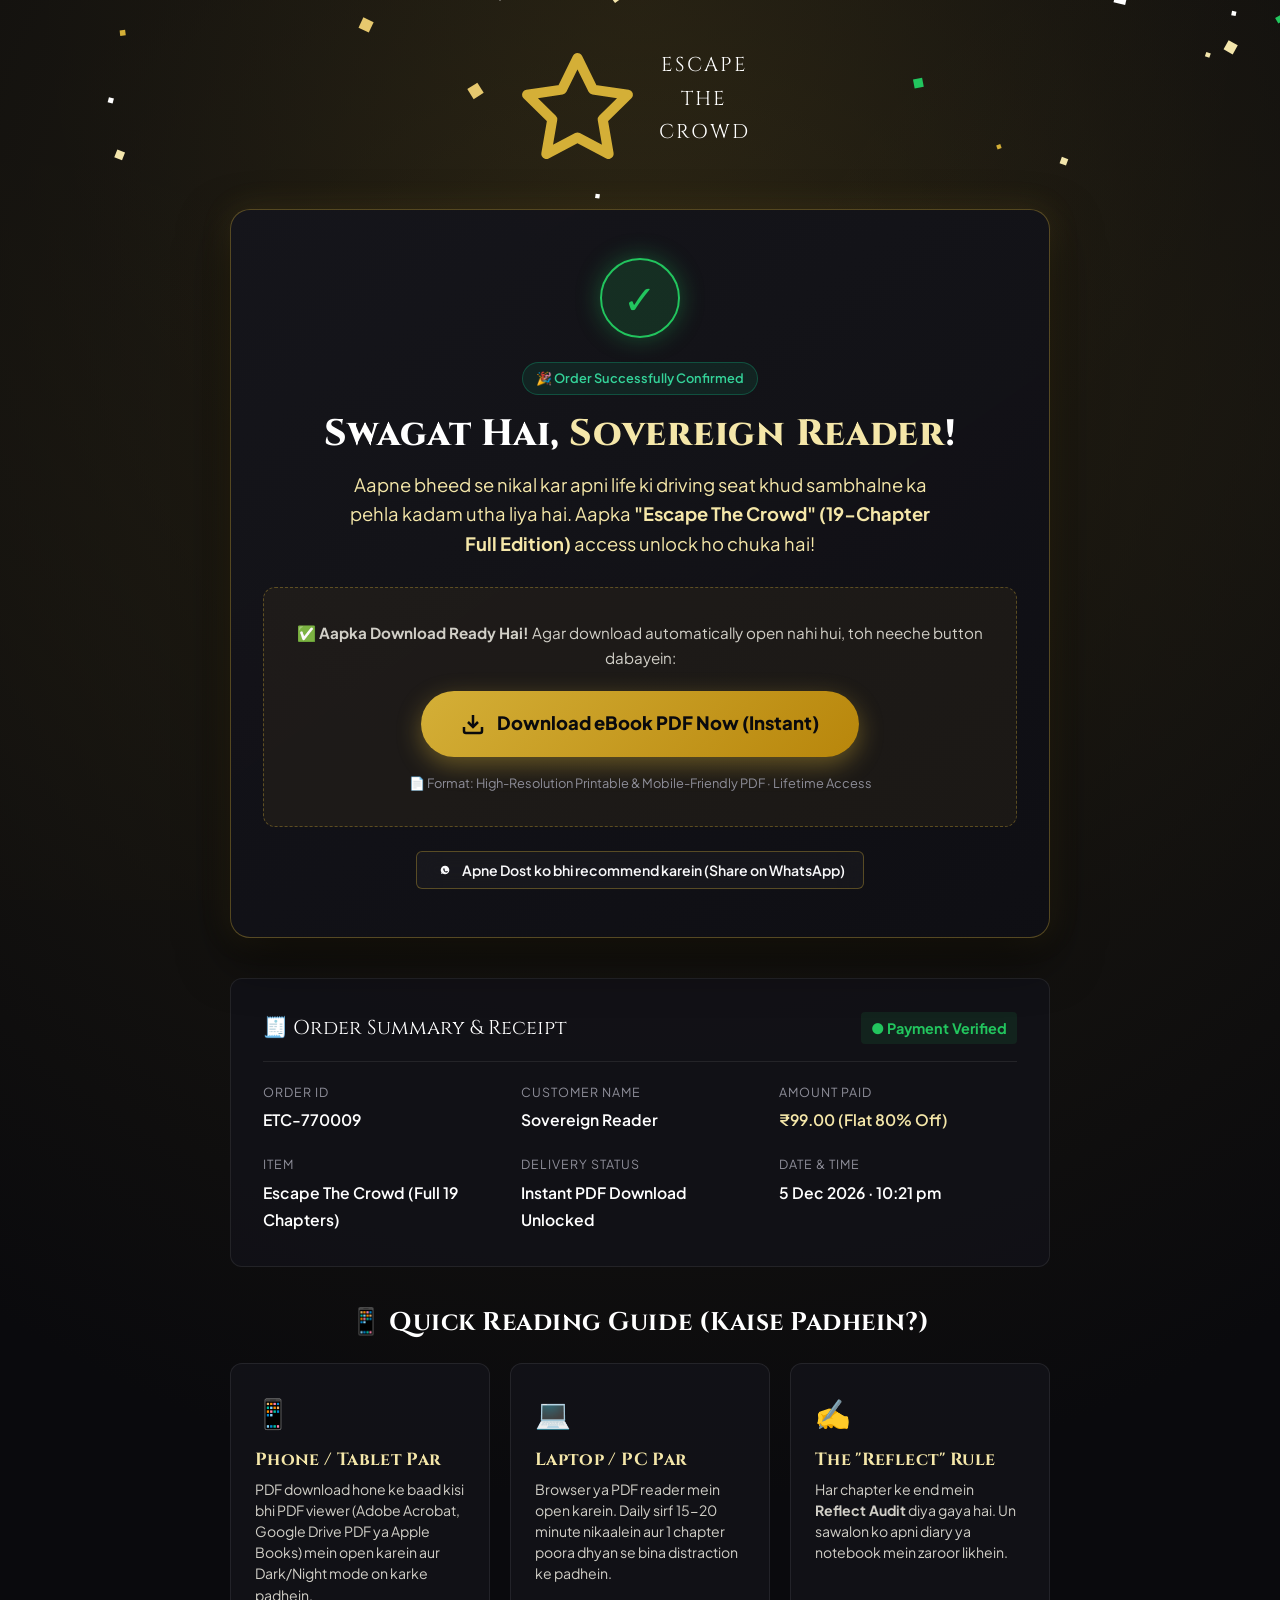
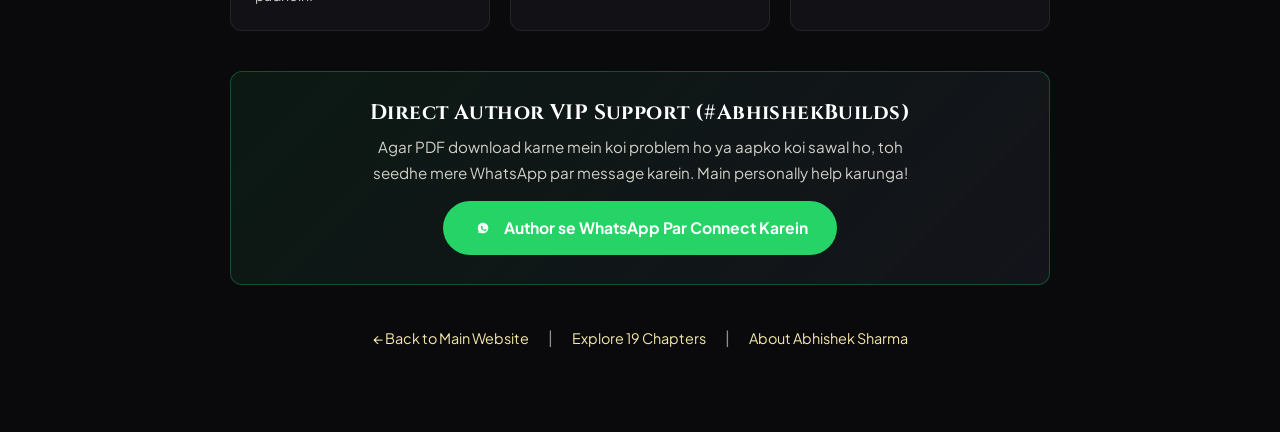
==== welcome.html @ a5e43a4c "Add files via upload" ====
<!DOCTYPE html>
<html lang="hi">
<head>
  <meta charset="UTF-8">
  <meta name="viewport" content="width=device-width, initial-scale=1.0">
  <title>Badhaai Ho! Aapka Order Confirm Hua — Escape The Crowd</title>
  <meta name="description" content="Thank you for purchasing Escape The Crowd. Download your official eBook blueprint now.">
  <link rel="preconnect" href="https://fonts.googleapis.com">
  <link rel="preconnect" href="https://fonts.gstatic.com" crossorigin>
  <link href="https://fonts.googleapis.com/css2?family=Cinzel:wght@500;600;700;800;900&family=Inter:wght@300;400;500;600;700;800&family=Playfair+Display:ital,wght@0,500;0,600;0,700;1,400&display=swap" rel="stylesheet">
  
  <link rel="stylesheet" href="css/variables.css">
  <link rel="stylesheet" href="css/base.css">
  <link rel="stylesheet" href="css/components.css">
  <link rel="stylesheet" href="css/responsive.css">

  <style>
    /* Canvas Confetti Background */
    #confettiCanvas {
      position: fixed;
      top: 0;
      left: 0;
      width: 100%;
      height: 100%;
      pointer-events: none;
      z-index: 999;
    }

    .welcome-page-wrapper {
      min-height: 100vh;
      background: radial-gradient(circle at 50% 15%, rgba(212, 175, 55, 0.12) 0%, #0a0a0d 65%);
      padding: 3rem 1rem 5rem 1rem;
      position: relative;
    }

    .welcome-container {
      max-width: 820px;
      margin: 0 auto;
    }

    .success-header-card {
      background: linear-gradient(145deg, rgba(21, 21, 28, 0.95), rgba(15, 15, 20, 0.98));
      border: 1px solid var(--gold-border);
      border-radius: var(--radius-lg);
      padding: 3rem 2rem;
      text-align: center;
      position: relative;
      box-shadow: 0 20px 50px rgba(0, 0, 0, 0.6), 0 0 30px rgba(212, 175, 55, 0.15);
      margin-bottom: 2.5rem;
    }

    .success-icon-badge {
      width: 80px;
      height: 80px;
      border-radius: 50%;
      background: rgba(34, 197, 94, 0.15);
      border: 2px solid #22c55e;
      color: #22c55e;
      display: flex;
      align-items: center;
      justify-content: center;
      font-size: 2.5rem;
      margin: 0 auto 1.5rem auto;
      box-shadow: 0 0 25px rgba(34, 197, 94, 0.35);
      animation: bounceIn 0.8s ease;
    }

    @keyframes bounceIn {
      0% { transform: scale(0.3); opacity: 0; }
      60% { transform: scale(1.1); opacity: 1; }
      100% { transform: scale(1); }
    }

    .welcome-headline {
      font-family: var(--font-serif);
      font-size: 2.3rem;
      color: #ffffff;
      margin-bottom: 0.8rem;
    }

    .welcome-sub {
      color: var(--gold-light);
      font-size: 1.15rem;
      max-width: 600px;
      margin: 0 auto 1.8rem auto;
      line-height: 1.6;
    }

    .download-action-box {
      background: rgba(212, 175, 55, 0.06);
      border: 1px dashed var(--gold-border);
      border-radius: var(--radius-md);
      padding: 2rem;
      margin-bottom: 1.5rem;
    }

    .download-status-text {
      font-size: 0.95rem;
      color: var(--text-secondary);
      margin-bottom: 1.25rem;
    }

    .btn-download-hero {
      background: linear-gradient(135deg, #d4af37, #b8860b);
      color: #0a0a0d;
      font-weight: 800;
      font-size: 1.15rem;
      padding: 1.1rem 2.5rem;
      border-radius: 50px;
      display: inline-flex;
      align-items: center;
      gap: 12px;
      border: none;
      cursor: pointer;
      box-shadow: 0 8px 25px rgba(212, 175, 55, 0.4);
      transition: all 0.3s ease;
      text-decoration: none;
    }

    .btn-download-hero:hover {
      transform: translateY(-3px);
      box-shadow: 0 12px 35px rgba(212, 175, 55, 0.6);
      color: #000;
    }

    /* Order Receipt Card */
    .receipt-card {
      background: rgba(18, 18, 24, 0.85);
      border: 1px solid rgba(255, 255, 255, 0.08);
      border-radius: var(--radius-md);
      padding: 2rem;
      margin-bottom: 2.5rem;
    }

    .receipt-header {
      display: flex;
      justify-content: space-between;
      align-items: center;
      border-bottom: 1px solid rgba(255, 255, 255, 0.08);
      padding-bottom: 1rem;
      margin-bottom: 1.25rem;
    }

    .receipt-title {
      font-family: var(--font-serif);
      font-size: 1.25rem;
      color: #fff;
    }

    .receipt-grid {
      display: grid;
      grid-template-columns: repeat(auto-fit, minmax(180px, 1fr));
      gap: 1.25rem;
    }

    .receipt-item label {
      display: block;
      font-size: 0.78rem;
      text-transform: uppercase;
      letter-spacing: 1px;
      color: var(--text-muted);
      margin-bottom: 0.3rem;
    }

    .receipt-item span {
      font-size: 0.98rem;
      color: #fff;
      font-weight: 600;
    }

    /* Reading Guide Cards */
    .guide-section-title {
      font-family: var(--font-serif);
      font-size: 1.6rem;
      color: #fff;
      text-align: center;
      margin-bottom: 1.5rem;
    }

    .guide-cards-grid {
      display: grid;
      grid-template-columns: repeat(auto-fit, minmax(240px, 1fr));
      gap: 1.25rem;
      margin-bottom: 2.5rem;
    }

    .guide-card {
      background: rgba(21, 21, 28, 0.7);
      border: 1px solid rgba(255, 255, 255, 0.08);
      border-radius: var(--radius-md);
      padding: 1.5rem;
      transition: transform 0.2s ease, border-color 0.2s ease;
    }

    .guide-card:hover {
      transform: translateY(-4px);
      border-color: var(--gold-border);
    }

    .guide-card-icon {
      font-size: 1.8rem;
      margin-bottom: 0.8rem;
    }

    .guide-card h4 {
      font-size: 1.1rem;
      color: var(--gold-light);
      margin-bottom: 0.5rem;
    }

    .guide-card p {
      font-size: 0.88rem;
      color: var(--text-secondary);
      line-height: 1.5;
      margin: 0;
    }

    /* VIP & Support Action Group */
    .support-card {
      background: linear-gradient(135deg, rgba(37, 211, 102, 0.08), rgba(21, 21, 28, 0.95));
      border: 1px solid rgba(37, 211, 102, 0.3);
      border-radius: var(--radius-md);
      padding: 1.8rem;
      text-align: center;
      margin-bottom: 2.5rem;
    }

    .support-btn-wa {
      background: #25d366;
      color: #fff;
      font-weight: 700;
      padding: 0.85rem 1.8rem;
      border-radius: 50px;
      display: inline-flex;
      align-items: center;
      gap: 10px;
      text-decoration: none;
      font-size: 0.98rem;
      margin-top: 1rem;
      transition: background 0.2s ease;
    }

    .support-btn-wa:hover {
      background: #1eb956;
      color: #fff;
    }

    .footer-links {
      text-align: center;
      margin-top: 2rem;
    }

    .footer-links a {
      color: var(--gold-light);
      text-decoration: none;
      margin: 0 1rem;
      font-size: 0.9rem;
    }

    .footer-links a:hover {
      text-decoration: underline;
    }
  </style>
</head>
<body>

  <!-- Confetti Canvas -->
  <canvas id="confettiCanvas"></canvas>

  <div class="welcome-page-wrapper">
    <div class="welcome-container">

      <!-- Brand Logo Header -->
      <div style="text-align: center; margin-bottom: 2rem;">
        <a href="index.html" class="brand-logo" style="display: inline-flex; justify-content: center; gap: 8px; text-decoration: none;">
          <svg class="brand-icon" viewBox="0 0 24 24" fill="none" stroke="currentColor" stroke-width="2" stroke-linecap="round" stroke-linejoin="round">
            <polygon points="12 2 15.09 8.26 22 9.27 17 14.14 18.18 21.02 12 17.77 5.82 21.02 7 14.14 2 9.27 8.91 8.26 12 2"></polygon>
          </svg>
          <span style="font-family: var(--font-serif); font-size: 1.25rem; letter-spacing: 2px; color: #fff;">ESCAPE THE CROWD</span>
        </a>
      </div>

      <!-- Main Celebration & Download Card -->
      <div class="success-header-card">
        <div class="success-icon-badge">✓</div>
        <span class="live-pill" style="margin-bottom: 1rem;">🎉 Order Successfully Confirmed</span>
        
        <h1 class="welcome-headline">
          Swagat Hai, <span id="welcomeBuyerName" style="color: var(--gold-light);">Reader</span>!
        </h1>
        
        <p class="welcome-sub">
          Aapne bheed se nikal kar apni life ki driving seat khud sambhalne ka pehla kadam utha liya hai. Aapka <strong>"Escape The Crowd" (19-Chapter Full Edition)</strong> access unlock ho chuka hai!
        </p>

        <!-- Primary Download Box -->
        <div class="download-action-box">
          <p class="download-status-text" id="downloadStatusText">
            ⚡ <strong>Automatic Download:</strong> Aapki original eBook download shuru ho rahi hai... Agar download start nahi hui toh neeche button dabayein:
          </p>
          
          <a href="assets/ebook/Escape_The_Crowd.pdf" target="_blank" download="Escape_The_Crowd_Abhishek_Sharma.pdf" class="btn-download-hero" id="heroDownloadBtn">
            <svg width="24" height="24" viewBox="0 0 24 24" fill="none" stroke="currentColor" stroke-width="2.5">
              <path d="M21 15v4a2 2 0 0 1-2 2H5a2 2 0 0 1-2-2v-4"></path>
              <polyline points="7 10 12 15 17 10"></polyline>
              <line x1="12" y1="15" x2="12" y2="3"></line>
            </svg>
            Download eBook PDF Now (Instant)
          </a>

          <p style="font-size: 0.8rem; color: var(--text-muted); margin-top: 1rem; margin-bottom: 0;">
            📄 Format: High-Resolution Printable & Mobile-Friendly PDF · Lifetime Access
          </p>
        </div>

        <!-- Share with friend button -->
        <div>
          <a id="shareWhatsAppBtn" href="#" target="_blank" class="btn btn-ghost btn-sm" style="display: inline-flex; align-items: center; gap: 8px;">
            <svg width="18" height="18" viewBox="0 0 24 24" fill="currentColor">
              <path d="M12.031 6.172c-3.181 0-5.767 2.586-5.768 5.766-.001 1.298.38 2.27 1.019 3.287l-.582 2.128 2.182-.573c.978.58 1.911.928 3.145.929 3.178 0 5.767-2.587 5.768-5.766.001-3.187-2.575-5.77-5.764-5.771zm3.392 8.244c-.144.405-.837.774-1.17.824-.312.045-.634.077-1.78-.4-.954-.395-1.571-.979-2.008-1.564-.437-.585-.806-1.442-.806-2.203 0-.76.394-1.135.534-1.28.14-.145.306-.182.408-.182s.204.004.294.008c.096.004.225-.036.35.267.126.303.431 1.05.469 1.127.038.077.064.167.013.27-.051.103-.077.167-.154.257-.077.09-.162.201-.231.27-.077.077-.157.16-.067.315.09.154.4 0.66 0.857 1.066.589.524 1.086.686 1.24.763.154.077.243.064.333-.038.09-.103.385-.449.487-.603.102-.154.205-.128.346-.077.141.051.897.423 1.051.5.154.077.256.115.294.18.038.064.038.372-.106.777z"></path>
            </svg>
            Apne Dost ko bhi recommend karein (Share on WhatsApp)
          </a>
        </div>
      </div>

      <!-- Order Receipt Details Card -->
      <div class="receipt-card">
        <div class="receipt-header">
          <span class="receipt-title">🧾 Order Summary & Receipt</span>
          <span style="color: #22c55e; font-weight: 700; font-size: 0.9rem; background: rgba(34, 197, 94, 0.1); padding: 4px 10px; border-radius: 4px;">
            ● Payment Verified
          </span>
        </div>
        <div class="receipt-grid">
          <div class="receipt-item">
            <label>Order ID</label>
            <span id="receiptOrderId">ORD-89412</span>
          </div>
          <div class="receipt-item">
            <label>Customer Name</label>
            <span id="receiptCustomerName">Abhishek</span>
          </div>
          <div class="receipt-item">
            <label>Amount Paid</label>
            <span style="color: var(--gold-light);">₹99.00 (Flat 80% Off)</span>
          </div>
          <div class="receipt-item">
            <label>Item</label>
            <span>Escape The Crowd (Full 19 Chapters)</span>
          </div>
          <div class="receipt-item">
            <label>Delivery Status</label>
            <span>Instant PDF Download Unlocked</span>
          </div>
          <div class="receipt-item">
            <label>Date & Time</label>
            <span id="receiptDateTime">Today</span>
          </div>
        </div>
      </div>

      <!-- How to Read Quick Guide -->
      <h3 class="guide-section-title">📱 Quick Reading Guide (Kaise Padhein?)</h3>
      <div class="guide-cards-grid">
        <div class="guide-card">
          <div class="guide-card-icon">📱</div>
          <h4>Phone / Tablet Par</h4>
          <p>PDF download hone ke baad kisi bhi PDF viewer (Adobe Acrobat, Google Drive PDF ya Apple Books) mein open karein aur Dark/Night mode on karke padhein.</p>
        </div>

        <div class="guide-card">
          <div class="guide-card-icon">💻</div>
          <h4>Laptop / PC Par</h4>
          <p>Browser ya PDF reader mein open karein. Daily sirf 15-20 minute nikaalein aur 1 chapter poora dhyan se bina distraction ke padhein.</p>
        </div>

        <div class="guide-card">
          <div class="guide-card-icon">✍️</div>
          <h4>The "Reflect" Rule</h4>
          <p>Har chapter ke end mein <strong>Reflect Audit</strong> diya gaya hai. Un sawalon ko apni diary ya notebook mein zaroor likhein.</p>
        </div>
      </div>

      <!-- VIP WhatsApp Support Card -->
      <div class="support-card">
        <h4 style="font-size: 1.3rem; color: #fff; margin-bottom: 0.5rem;">
          Direct Author VIP Support (#AbhishekBuilds)
        </h4>
        <p style="color: var(--text-secondary); font-size: 0.95rem; max-width: 550px; margin: 0 auto;">
          Agar PDF download karne mein koi problem ho ya aapko koi sawal ho, toh seedhe mere WhatsApp par message karein. Main personally help karunga!
        </p>
        <a href="https://wa.me/?text=Hi%20Abhishek%2C%20I%20have%20purchased%20Escape%20The%20Crowd%20eBook%20and%20need%20assistance." target="_blank" class="support-btn-wa">
          <svg width="22" height="22" viewBox="0 0 24 24" fill="currentColor">
            <path d="M12.031 6.172c-3.181 0-5.767 2.586-5.768 5.766-.001 1.298.38 2.27 1.019 3.287l-.582 2.128 2.182-.573c.978.58 1.911.928 3.145.929 3.178 0 5.767-2.587 5.768-5.766.001-3.187-2.575-5.77-5.764-5.771zm3.392 8.244c-.144.405-.837.774-1.17.824-.312.045-.634.077-1.78-.4-.954-.395-1.571-.979-2.008-1.564-.437-.585-.806-1.442-.806-2.203 0-.76.394-1.135.534-1.28.14-.145.306-.182.408-.182s.204.004.294.008c.096.004.225-.036.35.267.126.303.431 1.05.469 1.127.038.077.064.167.013.27-.051.103-.077.167-.154.257-.077.09-.162.201-.231.27-.077.077-.157.16-.067.315.09.154.4 0.66 0.857 1.066.589.524 1.086.686 1.24.763.154.077.243.064.333-.038.09-.103.385-.449.487-.603.102-.154.205-.128.346-.077.141.051.897.423 1.051.5.154.077.256.115.294.18.038.064.038.372-.106.777z"></path>
          </svg>
          Author se WhatsApp Par Connect Karein
        </a>
      </div>

      <!-- Navigation Footnotes -->
      <div class="footer-links">
        <a href="index.html">← Back to Main Website</a>
        <span style="color: var(--text-muted);">|</span>
        <a href="index.html#chapters">Explore 19 Chapters</a>
        <span style="color: var(--text-muted);">|</span>
        <a href="index.html#author">About Abhishek Sharma</a>
      </div>

    </div>
  </div>

  <!-- Scripts -->
  <script src="js/pdf-generator.js"></script>
  <script>
    // 1. Extract Buyer info from URL or Session
    const urlParams = new URLSearchParams(window.location.search);
    let buyerName = urlParams.get('name') || sessionStorage.getItem('buyerName') || "Sovereign Reader";
    let buyerEmail = urlParams.get('email') || sessionStorage.getItem('buyerEmail') || "";

    // Sanitize display name
    buyerName = buyerName.trim();
    if (!buyerName || buyerName.toLowerCase() === 'null') buyerName = "Sovereign Reader";

    document.getElementById('welcomeBuyerName').textContent = buyerName;
    document.getElementById('receiptCustomerName').textContent = buyerName;

    // Generate realistic Order ID & current timestamp
    const randomOrderId = "ETC-" + Math.floor(100000 + Math.random() * 900000);
    document.getElementById('receiptOrderId').textContent = randomOrderId;

    const now = new Date();
    const formattedDate = now.toLocaleDateString('en-IN', { day: 'numeric', month: 'short', year: 'numeric' }) + " · " + now.toLocaleTimeString('en-IN', { hour: '2-digit', minute: '2-digit' });
    document.getElementById('receiptDateTime').textContent = formattedDate;

    // WhatsApp Share Link
    const shareText = encodeURIComponent(`Maine abhi Abhishek Sharma (#AbhishekBuilds) ki groundbreaking eBook "Escape The Crowd" ₹99 mein unlock ki. Bheed se nikalne ka ek practical guide: https://${window.location.host}`);
    // 2. eBook PDF Download Handler
    function triggerDownload() {
      // Safe fallback download
      const tempLink = document.createElement('a');
      tempLink.href = 'assets/ebook/Escape_The_Crowd.pdf';
      tempLink.download = 'Escape_The_Crowd_Abhishek_Sharma.pdf';
      tempLink.target = '_blank';
      document.body.appendChild(tempLink);
      tempLink.click();
      document.body.removeChild(tempLink);

      const statusText = document.getElementById('downloadStatusText');
      if (statusText) {
        statusText.innerHTML = `✅ <strong>Aapka Download Ready Hai!</strong> Agar download automatically open nahi hui, toh neeche button dabayein:`;
      }
    }

    // Auto-trigger download safely after 1.5 seconds
    setTimeout(() => {
      triggerDownload();
    }, 1500);

    // 3. Lightweight Gold & Emerald Celebration Confetti
    (function initConfetti() {
      const canvas = document.getElementById('confettiCanvas');
      if (!canvas) return;
      const ctx = canvas.getContext('2d');
      let width = canvas.width = window.innerWidth;
      let height = canvas.height = window.innerHeight;

      window.addEventListener('resize', () => {
        width = canvas.width = window.innerWidth;
        height = canvas.height = window.innerHeight;
      });

      const colors = ['#d4af37', '#f3e5ab', '#22c55e', '#ffffff', '#e6c86e'];
      const particles = [];
      const particleCount = 100;

      for (let i = 0; i < particleCount; i++) {
        particles.push({
          x: Math.random() * width,
          y: Math.random() * height - height,
          size: Math.random() * 8 + 4,
          speedY: Math.random() * 3 + 2,
          speedX: Math.random() * 2 - 1,
          color: colors[Math.floor(Math.random() * colors.length)],
          rotation: Math.random() * 360,
          rotationSpeed: Math.random() * 6 - 3
        });
      }

      let animationFrame;
      let animationDuration = 5000; // Run for 5 seconds
      const startTime = Date.now();

      function updateConfetti() {
        ctx.clearRect(0, 0, width, height);

        particles.forEach(p => {
          p.y += p.speedY;
          p.x += p.speedX;
          p.rotation += p.rotationSpeed;

          ctx.save();
          ctx.translate(p.x, p.y);
          ctx.rotate((p.rotation * Math.PI) / 180);
          ctx.fillStyle = p.color;
          ctx.fillRect(-p.size / 2, -p.size / 2, p.size, p.size);
          ctx.restore();

          if (p.y > height) {
            p.y = -10;
            p.x = Math.random() * width;
          }
        });

        if (Date.now() - startTime < animationDuration) {
          animationFrame = requestAnimationFrame(updateConfetti);
        } else {
          ctx.clearRect(0, 0, width, height);
        }
      }

      updateConfetti();
    })();
  </script>
</body>
</html>
---- css/variables.css ----
/* ==========================================================================
   Escape The Crowd - Design Tokens & Variables
   Theme: Luxury Matte Obsidian Black & Champagne Gold
   ========================================================================== */

:root {
  /* Color Palette - Backgrounds */
  --bg-primary: #0a0a0d;
  --bg-secondary: #111116;
  --bg-card: #15151c;
  --bg-card-hover: #1c1c24;
  --bg-glass: rgba(21, 21, 28, 0.75);
  --bg-glass-gold: rgba(212, 175, 55, 0.04);
  --bg-input: #121217;

  /* Color Palette - Gold Accents (Matched to Book Cover) */
  --gold-primary: #d4af37;
  --gold-light: #f5e7a9;
  --gold-dark: #aa841c;
  --gold-gradient: linear-gradient(135deg, #f5e7a9 0%, #d4af37 50%, #aa841c 100%);
  --gold-gradient-subtle: linear-gradient(135deg, rgba(245, 231, 169, 0.15) 0%, rgba(212, 175, 55, 0.05) 100%);
  --gold-glow: 0 0 30px rgba(212, 175, 55, 0.28);
  --gold-glow-intense: 0 0 45px rgba(212, 175, 55, 0.45);
  --gold-border: rgba(212, 175, 55, 0.35);
  --gold-border-subtle: rgba(212, 175, 55, 0.18);
  --gold-border-bright: rgba(245, 231, 169, 0.65);

  /* Color Palette - Text */
  --text-primary: #f8f8fa;
  --text-secondary: #d1cfc7;
  --text-muted: #8e8e99;
  --text-gold: #e5be49;
  --text-dark: #0a0a0d;

  /* Status Colors */
  --color-success: #10b981;
  --color-success-bg: rgba(16, 185, 129, 0.12);
  --color-badge: #d4af37;

  /* Typography */
  --font-serif: 'Cinzel', 'Playfair Display', Georgia, serif;
  --font-sans: 'Plus Jakarta Sans', -apple-system, BlinkMacSystemFont, 'Segoe UI', Roboto, sans-serif;
  --font-mono: 'JetBrains Mono', monospace;

  /* Shadows & Depth */
  --shadow-sm: 0 2px 8px rgba(0, 0, 0, 0.4);
  --shadow-md: 0 8px 24px rgba(0, 0, 0, 0.6);
  --shadow-lg: 0 16px 48px rgba(0, 0, 0, 0.8);
  --shadow-book: -12px 18px 45px rgba(0, 0, 0, 0.9), 0 0 35px rgba(212, 175, 55, 0.15);
  --shadow-glow: 0 0 25px rgba(212, 175, 55, 0.2);

  /* Spacing & Sizing */
  --container-max: 1200px;
  --container-narrow: 880px;
  --radius-sm: 6px;
  --radius-md: 12px;
  --radius-lg: 20px;
  --radius-full: 9999px;

  /* Transitions */
  --transition-fast: 0.2s cubic-bezier(0.4, 0, 0.2, 1);
  --transition-normal: 0.35s cubic-bezier(0.4, 0, 0.2, 1);
  --transition-smooth: 0.6s cubic-bezier(0.16, 1, 0.3, 1);
}
---- css/base.css ----
/* ==========================================================================
   Escape The Crowd - Base Styles & Reset
   ========================================================================== */

@import url('https://fonts.googleapis.com/css2?family=Cinzel:wght@400;600;700;800;900&family=Plus+Jakarta+Sans:wght@300;400;500;600;700;800&family=Playfair+Display:ital,wght@0,600;1,400;1,600&display=swap');

*, *::before, *::after {
  box-sizing: border-box;
  margin: 0;
  padding: 0;
}

html {
  scroll-behavior: smooth;
  font-size: 16px;
  background-color: var(--bg-primary);
  color: var(--text-primary);
  text-rendering: optimizeLegibility;
  -webkit-font-smoothing: antialiased;
  -moz-osx-font-smoothing: grayscale;
}

body {
  font-family: var(--font-sans);
  line-height: 1.68;
  color: var(--text-primary);
  background-color: var(--bg-primary);
  background-image: 
    radial-gradient(circle at 50% 0%, rgba(212, 175, 55, 0.08) 0%, transparent 55%),
    radial-gradient(circle at 100% 50%, rgba(212, 175, 55, 0.04) 0%, transparent 40%),
    radial-gradient(circle at 0% 80%, rgba(212, 175, 55, 0.04) 0%, transparent 40%);
  background-attachment: fixed;
  overflow-x: hidden;
  min-height: 100vh;
}

/* Custom Gold Scrollbar */
::-webkit-scrollbar {
  width: 9px;
}

::-webkit-scrollbar-track {
  background: var(--bg-primary);
}

::-webkit-scrollbar-thumb {
  background: #2a2517;
  border-radius: var(--radius-full);
  border: 2px solid var(--bg-primary);
}

::-webkit-scrollbar-thumb:hover {
  background: var(--gold-dark);
}

::selection {
  background: rgba(212, 175, 55, 0.28);
  color: var(--gold-light);
}

/* Typography Base */
h1, h2, h3, h4, h5, h6 {
  font-family: var(--font-serif);
  color: var(--text-primary);
  line-height: 1.25;
  letter-spacing: 0.02em;
  font-weight: 700;
}

h1 {
  font-size: clamp(2.25rem, 5vw + 1rem, 3.85rem);
  font-weight: 800;
}

h2 {
  font-size: clamp(1.85rem, 3.5vw + 0.5rem, 2.75rem);
}

h3 {
  font-size: clamp(1.35rem, 2vw + 0.5rem, 1.85rem);
}

h4 {
  font-size: 1.25rem;
}

p {
  color: var(--text-secondary);
  font-size: 1.05rem;
  margin-bottom: 1rem;
}

p.lead {
  font-size: clamp(1.1rem, 1.5vw + 0.5rem, 1.3rem);
  color: var(--text-secondary);
  line-height: 1.7;
}

a {
  color: var(--gold-primary);
  text-decoration: none;
  transition: color var(--transition-fast);
}

a:hover {
  color: var(--gold-light);
}

img {
  max-width: 100%;
  height: auto;
  display: block;
}

/* Layout Utilities */
.container {
  width: 100%;
  max-width: var(--container-max);
  margin-left: auto;
  margin-right: auto;
  padding-left: 1.5rem;
  padding-right: 1.5rem;
}

.container-narrow {
  width: 100%;
  max-width: var(--container-narrow);
  margin-left: auto;
  margin-right: auto;
  padding-left: 1.5rem;
  padding-right: 1.5rem;
}

.section {
  padding: 6rem 0;
  position: relative;
}

.section-tight {
  padding: 4rem 0;
}

/* Section Headers */
.section-header {
  text-align: center;
  max-width: 760px;
  margin: 0 auto 3.5rem auto;
}

.section-tag {
  display: inline-flex;
  align-items: center;
  gap: 0.5rem;
  padding: 0.35rem 1rem;
  border-radius: var(--radius-full);
  background: var(--bg-glass-gold);
  border: 1px solid var(--gold-border);
  color: var(--gold-light);
  font-size: 0.82rem;
  font-weight: 600;
  text-transform: uppercase;
  letter-spacing: 0.14em;
  margin-bottom: 1.2rem;
  backdrop-filter: blur(8px);
}

.section-title {
  margin-bottom: 1rem;
}

.section-subtitle {
  color: var(--text-secondary);
  font-size: 1.12rem;
}

/* Gold Gradient Text */
.text-gold-gradient {
  background: var(--gold-gradient);
  -webkit-background-clip: text;
  -webkit-text-fill-color: transparent;
  background-clip: text;
}

.text-gold {
  color: var(--gold-primary);
}

.text-muted {
  color: var(--text-muted);
}

.text-center {
  text-align: center;
}

/* Glow Accent Decorations */
.ambient-glow {
  position: absolute;
  width: 350px;
  height: 350px;
  border-radius: 50%;
  background: radial-gradient(circle, rgba(212, 175, 55, 0.12) 0%, transparent 70%);
  filter: blur(50px);
  pointer-events: none;
  z-index: 0;
}
---- css/components.css ----
/* ==========================================================================
   Escape The Crowd - Component Styles
   ========================================================================== */

/* ==========================================
   1. Buttons
   ========================================== */
.btn {
  display: inline-flex;
  align-items: center;
  justify-content: center;
  gap: 0.65rem;
  padding: 0.85rem 1.85rem;
  font-family: var(--font-sans);
  font-size: 1rem;
  font-weight: 600;
  border-radius: var(--radius-md);
  border: 1px solid transparent;
  cursor: pointer;
  transition: all var(--transition-normal);
  text-decoration: none;
  line-height: 1.2;
  position: relative;
  overflow: hidden;
}

.btn-lg {
  padding: 1.05rem 2.25rem;
  font-size: 1.1rem;
  border-radius: var(--radius-md);
}

.btn-sm {
  padding: 0.55rem 1.15rem;
  font-size: 0.88rem;
  border-radius: var(--radius-sm);
}

.btn-primary {
  background: var(--gold-gradient);
  color: var(--text-dark);
  box-shadow: 0 4px 20px rgba(212, 175, 55, 0.35);
  font-weight: 700;
  letter-spacing: 0.02em;
}

.btn-primary:hover {
  transform: translateY(-2px);
  box-shadow: var(--gold-glow-intense);
  color: #000;
}

.btn-primary:active {
  transform: translateY(0);
}

.btn-ghost {
  background: rgba(255, 255, 255, 0.03);
  color: var(--text-primary);
  border: 1px solid var(--gold-border);
  backdrop-filter: blur(10px);
}

.btn-ghost:hover {
  background: rgba(212, 175, 55, 0.1);
  border-color: var(--gold-primary);
  color: var(--gold-light);
  transform: translateY(-2px);
}

.btn-pulse {
  animation: pulseGlow 2.5s infinite;
}

@keyframes pulseGlow {
  0% { box-shadow: 0 0 0 0 rgba(212, 175, 55, 0.5); }
  70% { box-shadow: 0 0 0 15px rgba(212, 175, 55, 0); }
  100% { box-shadow: 0 0 0 0 rgba(212, 175, 55, 0); }
}

/* ==========================================
   2. Badges & Micro Tags
   ========================================== */
.live-pill {
  display: inline-flex;
  align-items: center;
  gap: 0.45rem;
  padding: 0.3rem 0.8rem;
  background: rgba(16, 185, 129, 0.1);
  border: 1px solid rgba(16, 185, 129, 0.3);
  border-radius: var(--radius-full);
  color: #34d399;
  font-size: 0.8rem;
  font-weight: 600;
}

.pulse-dot {
  width: 7px;
  height: 7px;
  background-color: #10b981;
  border-radius: 50%;
  animation: dotPulse 1.8s infinite;
}

@keyframes dotPulse {
  0% { transform: scale(0.95); box-shadow: 0 0 0 0 rgba(16, 185, 129, 0.7); }
  70% { transform: scale(1); box-shadow: 0 0 0 7px rgba(16, 185, 129, 0); }
  100% { transform: scale(0.95); box-shadow: 0 0 0 0 rgba(16, 185, 129, 0); }
}

.discount-tag {
  background: #dc2626;
  color: #fff;
  font-size: 0.75rem;
  font-weight: 700;
  padding: 0.2rem 0.55rem;
  border-radius: var(--radius-sm);
  text-transform: uppercase;
  letter-spacing: 0.05em;
}

/* ==========================================
   3. Cards & Glassmorphism Surfaces
   ========================================== */
.card-glass {
  background: var(--bg-card);
  border: 1px solid rgba(255, 255, 255, 0.06);
  border-radius: var(--radius-lg);
  padding: 2rem;
  backdrop-filter: blur(12px);
  position: relative;
  transition: all var(--transition-normal);
  overflow: hidden;
}

.card-glass::before {
  content: '';
  position: absolute;
  top: 0;
  left: 0;
  right: 0;
  height: 1px;
  background: linear-gradient(90deg, transparent, rgba(212, 175, 55, 0.4), transparent);
  opacity: 0.4;
  transition: opacity var(--transition-normal);
}

.card-glass:hover {
  transform: translateY(-4px);
  border-color: var(--gold-border);
  box-shadow: 0 12px 32px rgba(0, 0, 0, 0.6), 0 0 20px rgba(212, 175, 55, 0.1);
}

.card-glass:hover::before {
  opacity: 1;
}

/* ==========================================
   4. Realistic 3D Book Mockup
   ========================================== */
.book-showcase-container {
  perspective: 1400px;
  display: flex;
  justify-content: center;
  align-items: center;
  padding: 1.5rem;
}

.book-3d-wrap {
  width: 320px;
  height: 480px;
  position: relative;
  transform-style: preserve-3d;
  transform: rotateY(-22deg) rotateX(10deg);
  transition: transform 0.15s ease-out;
  cursor: grab;
}

.book-3d-wrap:active {
  cursor: grabbing;
}

/* Front Cover */
.book-cover-front {
  position: absolute;
  inset: 0;
  background: #0d0d10;
  border-radius: 4px 10px 10px 4px;
  box-shadow: var(--shadow-book);
  transform: translateZ(16px);
  overflow: hidden;
  display: flex;
  flex-direction: column;
  justify-content: space-between;
  padding: 1.8rem 1.4rem;
  text-align: center;
  border: 1px solid rgba(212, 175, 55, 0.35);
  user-select: none;
}

/* Double Gold Border (Book Cover Signature Design) */
.book-cover-inner-frame {
  position: absolute;
  inset: 10px;
  border: 1px solid var(--gold-primary);
  pointer-events: none;
  border-radius: 2px 6px 6px 2px;
}

.book-cover-inner-frame::after {
  content: '';
  position: absolute;
  inset: 4px;
  border: 1px solid rgba(212, 175, 55, 0.35);
  border-radius: 1px 4px 4px 1px;
}

.book-cover-header {
  position: relative;
  z-index: 2;
  margin-top: 0.5rem;
}

.book-top-tag {
  font-family: var(--font-sans);
  font-size: 0.68rem;
  letter-spacing: 0.32em;
  color: var(--gold-light);
  text-transform: uppercase;
  font-weight: 600;
  display: block;
  margin-bottom: 0.6rem;
}

.book-title-main {
  font-family: var(--font-serif);
  font-size: 1.85rem;
  line-height: 1.1;
  color: #fff;
  font-weight: 800;
  letter-spacing: 0.04em;
  margin-bottom: 0.5rem;
  text-shadow: 0 2px 10px rgba(0,0,0,0.8);
}

.book-subtitle {
  font-family: 'Playfair Display', Georgia, serif;
  font-style: italic;
  font-size: 0.78rem;
  color: var(--gold-light);
  letter-spacing: 0.02em;
  opacity: 0.9;
  margin-bottom: 0.5rem;
}

/* Author Portrait in Cover */
.book-author-portrait-wrap {
  position: relative;
  z-index: 2;
  margin: 0.8rem auto;
  width: 105px;
  height: 105px;
  border-radius: 50%;
  padding: 3px;
  background: var(--gold-gradient);
  box-shadow: 0 4px 18px rgba(0,0,0,0.8), 0 0 15px rgba(212, 175, 55, 0.3);
}

.book-author-img {
  width: 100%;
  height: 100%;
  border-radius: 50%;
  object-fit: cover;
  object-position: center 20%;
  background: #1a1a24;
  border: 2px solid #0d0d10;
}

.book-cover-footer {
  position: relative;
  z-index: 2;
  margin-bottom: 0.4rem;
}

.book-author-name {
  font-family: var(--font-serif);
  font-size: 0.88rem;
  letter-spacing: 0.22em;
  color: #fff;
  text-transform: uppercase;
  font-weight: 600;
  margin-bottom: 0.35rem;
}

.book-author-tagline {
  font-family: var(--font-sans);
  font-size: 0.72rem;
  color: var(--gold-primary);
  font-weight: 600;
  letter-spacing: 0.08em;
}

/* Book Spine */
.book-spine {
  position: absolute;
  top: 0;
  left: 0;
  width: 32px;
  height: 100%;
  background: linear-gradient(90deg, #050508 0%, #15151b 50%, #0d0d10 100%);
  transform: rotateY(-90deg) translateZ(16px);
  transform-origin: left;
  border-radius: 3px 0 0 3px;
  display: flex;
  align-items: center;
  justify-content: center;
  border-left: 1px solid var(--gold-border);
}

.book-spine-text {
  transform: rotate(90deg);
  font-family: var(--font-serif);
  font-size: 0.72rem;
  letter-spacing: 0.25em;
  color: var(--gold-light);
  white-space: nowrap;
  font-weight: 700;
}

/* Book Page Edges */
.book-pages-side {
  position: absolute;
  top: 6px;
  right: 0;
  width: 28px;
  height: calc(100% - 12px);
  background: repeating-linear-gradient(
    90deg,
    #e8e4d9 0px,
    #cfc9b8 1px,
    #f2eee4 2px
  );
  transform: rotateY(90deg) translateZ(304px);
  transform-origin: right;
  border-radius: 0 4px 4px 0;
  box-shadow: inset 0 0 10px rgba(0, 0, 0, 0.4);
}

/* Dynamic Gloss Highlight Effect */
.book-shine {
  position: absolute;
  inset: 0;
  background: linear-gradient(
    115deg,
    transparent 0%,
    rgba(255, 255, 255, 0.08) 35%,
    rgba(255, 255, 255, 0.2) 48%,
    transparent 55%
  );
  pointer-events: none;
  opacity: 0.7;
  mix-blend-mode: overlay;
  z-index: 5;
}

/* ==========================================
   5. Quotes & Highlights
   ========================================== */
.quote-card {
  background: var(--bg-card);
  border-left: 3px solid var(--gold-primary);
  border-radius: 0 var(--radius-md) var(--radius-md) 0;
  padding: 1.5rem 1.8rem;
  position: relative;
  margin: 1.5rem 0;
  background-image: linear-gradient(90deg, rgba(212, 175, 55, 0.05) 0%, transparent 100%);
}

.quote-card p {
  font-family: 'Playfair Display', Georgia, serif;
  font-style: italic;
  font-size: 1.18rem;
  color: var(--text-primary);
  line-height: 1.6;
  margin-bottom: 0.5rem;
}

.quote-author {
  font-family: var(--font-sans);
  font-size: 0.85rem;
  color: var(--gold-light);
  font-weight: 600;
  letter-spacing: 0.05em;
}

/* ==========================================
   6. Accordions
   ========================================== */
.accordion-item {
  background: var(--bg-card);
  border: 1px solid rgba(255, 255, 255, 0.06);
  border-radius: var(--radius-md);
  margin-bottom: 1rem;
  overflow: hidden;
  transition: border-color var(--transition-fast);
}

.accordion-item.active {
  border-color: var(--gold-border);
}

.accordion-header {
  padding: 1.25rem 1.5rem;
  display: flex;
  align-items: center;
  justify-content: space-between;
  cursor: pointer;
  user-select: none;
  background: transparent;
  transition: background var(--transition-fast);
}

.accordion-header:hover {
  background: rgba(212, 175, 55, 0.03);
}

.accordion-title {
  font-family: var(--font-sans);
  font-size: 1.08rem;
  font-weight: 600;
  color: var(--text-primary);
  display: flex;
  align-items: center;
  gap: 0.75rem;
}

.accordion-icon {
  width: 20px;
  height: 20px;
  color: var(--gold-primary);
  transition: transform var(--transition-normal);
}

.accordion-item.active .accordion-icon {
  transform: rotate(180deg);
}

.accordion-content {
  max-height: 0;
  overflow: hidden;
  transition: max-height var(--transition-normal) ease-out, padding var(--transition-normal);
  padding: 0 1.5rem;
}

.accordion-item.active .accordion-content {
  max-height: 500px;
  padding: 0 1.5rem 1.5rem 1.5rem;
}

/* ==========================================
   7. Modals
   ========================================== */
.modal-overlay {
  position: fixed;
  inset: 0;
  background: rgba(4, 4, 6, 0.88);
  backdrop-filter: blur(12px);
  z-index: 1000;
  display: flex;
  align-items: center;
  justify-content: center;
  padding: 1.5rem;
  opacity: 0;
  visibility: hidden;
  transition: all var(--transition-normal);
}

.modal-overlay.active {
  opacity: 1;
  visibility: visible;
}

.modal-box {
  background: #111116;
  border: 1px solid var(--gold-border);
  border-radius: var(--radius-lg);
  width: 100%;
  max-width: 680px;
  max-height: 90vh;
  overflow-y: auto;
  position: relative;
  box-shadow: 0 25px 60px rgba(0, 0, 0, 0.9), 0 0 40px rgba(212, 175, 55, 0.15);
  transform: translateY(25px) scale(0.96);
  transition: transform var(--transition-normal);
  padding: 2.5rem;
}

.modal-overlay.active .modal-box {
  transform: translateY(0) scale(1);
}

.modal-close-btn {
  position: absolute;
  top: 1.25rem;
  right: 1.25rem;
  background: rgba(255, 255, 255, 0.05);
  border: 1px solid rgba(255, 255, 255, 0.1);
  color: var(--text-secondary);
  width: 36px;
  height: 36px;
  border-radius: 50%;
  display: flex;
  align-items: center;
  justify-content: center;
  cursor: pointer;
  transition: all var(--transition-fast);
}

.modal-close-btn:hover {
  background: rgba(212, 175, 55, 0.2);
  color: var(--gold-light);
  transform: rotate(90deg);
}

/* Sample Reader Book Page Styling Inside Modal */
.reader-page {
  background: #fdfaf4;
  color: #1a1a1f;
  padding: 2.5rem 2.2rem;
  border-radius: var(--radius-sm);
  box-shadow: inset 0 0 30px rgba(0, 0, 0, 0.08), 0 8px 30px rgba(0, 0, 0, 0.5);
  position: relative;
  font-family: Georgia, 'Times New Roman', serif;
}

.reader-page::before {
  content: '';
  position: absolute;
  top: 0;
  left: 0;
  bottom: 0;
  width: 18px;
  background: linear-gradient(90deg, rgba(0,0,0,0.1) 0%, transparent 100%);
}

.reader-chapter-tag {
  font-family: var(--font-sans);
  font-size: 0.78rem;
  letter-spacing: 0.2em;
  color: #7a621d;
  text-transform: uppercase;
  font-weight: 700;
  margin-bottom: 0.4rem;
}

.reader-title {
  font-family: Georgia, serif;
  font-size: 1.85rem;
  color: #0d0d12;
  margin-bottom: 0.4rem;
  font-weight: 700;
}

.reader-subtitle {
  font-style: italic;
  font-size: 1rem;
  color: #555;
  margin-bottom: 1.8rem;
  border-bottom: 1px solid #d4af37;
  padding-bottom: 0.8rem;
}

.reader-text {
  color: #2b2b30;
  font-size: 1.05rem;
  line-height: 1.75;
  margin-bottom: 1.2rem;
}

.reader-quote-box {
  background: #f4ecdc;
  border-left: 3px solid #b89025;
  padding: 1.1rem 1.4rem;
  margin: 1.5rem 0;
  font-style: italic;
  color: #111;
  font-size: 1.1rem;
}

.reader-reflect-box {
  background: #fff8eb;
  border: 1px solid #e5c983;
  padding: 1.25rem 1.4rem;
  border-radius: 4px;
  margin-top: 1.8rem;
}

.reader-reflect-tag {
  font-family: var(--font-sans);
  font-size: 0.75rem;
  font-weight: 800;
  color: #946f14;
  letter-spacing: 0.2em;
  margin-bottom: 0.4rem;
  text-transform: uppercase;
}

/* ==========================================
   8. Live Activity Toast
   ========================================== */
.toast-container {
  position: fixed;
  bottom: 1.5rem;
  left: 1.5rem;
  z-index: 990;
  pointer-events: none;
}

.toast-item {
  background: #15151d;
  border: 1px solid var(--gold-border);
  border-radius: var(--radius-md);
  padding: 0.85rem 1.2rem;
  display: flex;
  align-items: center;
  gap: 0.85rem;
  box-shadow: 0 10px 25px rgba(0, 0, 0, 0.7), 0 0 15px rgba(212, 175, 55, 0.15);
  backdrop-filter: blur(10px);
  transform: translateY(100px);
  opacity: 0;
  transition: all 0.45s cubic-bezier(0.16, 1, 0.3, 1);
  pointer-events: auto;
  max-width: 340px;
}

.toast-item.show {
  transform: translateY(0);
  opacity: 1;
}

.toast-avatar {
  width: 36px;
  height: 36px;
  border-radius: 50%;
  background: var(--gold-gradient);
  display: flex;
  align-items: center;
  justify-content: center;
  color: #000;
  font-weight: 700;
  font-size: 0.85rem;
  flex-shrink: 0;
}

.toast-content {
  font-size: 0.82rem;
  color: var(--text-primary);
  line-height: 1.35;
}

.toast-time {
  font-size: 0.72rem;
  color: var(--gold-light);
  display: block;
  margin-top: 0.2rem;
}

/* ==========================================
   10. Audio Voiceover Preview Player
   ========================================== */
.audio-preview-card {
  background: rgba(18, 18, 24, 0.85);
  border: 1px solid var(--gold-border);
  border-radius: var(--radius-md);
  padding: 1rem 1.4rem;
  display: flex;
  align-items: center;
  gap: 1.25rem;
  margin: 1.5rem 0;
  box-shadow: 0 8px 25px rgba(0, 0, 0, 0.5), inset 0 1px 0 rgba(212, 175, 55, 0.2);
  backdrop-filter: blur(10px);
}

.audio-play-btn {
  width: 44px;
  height: 44px;
  border-radius: 50%;
  background: var(--gold-gradient);
  border: none;
  color: #0a0a0d;
  display: flex;
  align-items: center;
  justify-content: center;
  cursor: pointer;
  flex-shrink: 0;
  transition: transform 0.2s ease, box-shadow 0.2s ease;
  box-shadow: 0 0 15px rgba(212, 175, 55, 0.4);
}

.audio-play-btn:hover {
  transform: scale(1.08);
  box-shadow: 0 0 22px rgba(212, 175, 55, 0.7);
}

.audio-info {
  flex: 1;
}

.audio-title-row {
  display: flex;
  justify-content: space-between;
  align-items: center;
  margin-bottom: 0.45rem;
}

.audio-title {
  font-size: 0.85rem;
  font-weight: 600;
  color: var(--text-primary);
  display: flex;
  align-items: center;
  gap: 0.5rem;
}

.audio-time {
  font-size: 0.78rem;
  color: var(--gold-light);
  font-family: var(--font-mono);
}

.audio-progress-bg {
  width: 100%;
  height: 6px;
  background: rgba(255, 255, 255, 0.1);
  border-radius: 3px;
  overflow: hidden;
  position: relative;
}

.audio-progress-fill {
  height: 100%;
  width: 0%;
  background: var(--gold-gradient);
  transition: width 0.3s linear;
}

.audio-equalizer {
  display: flex;
  align-items: center;
  gap: 3px;
  height: 16px;
}

.audio-wave-bar {
  width: 3px;
  height: 6px;
  background: var(--gold-primary);
  border-radius: 2px;
  transition: height 0.2s ease;
}

.audio-wave-bar.animating:nth-child(1) { animation: soundWave 0.8s infinite ease-in-out alternate; }
.audio-wave-bar.animating:nth-child(2) { animation: soundWave 0.6s infinite ease-in-out alternate 0.2s; }
.audio-wave-bar.animating:nth-child(3) { animation: soundWave 0.9s infinite ease-in-out alternate 0.4s; }
.audio-wave-bar.animating:nth-child(4) { animation: soundWave 0.5s infinite ease-in-out alternate 0.1s; }

@keyframes soundWave {
  0% { height: 4px; }
  100% { height: 16px; }
}

/* WhatsApp 1-Tap Order Button */
.btn-whatsapp {
  background: #25d366;
  color: #fff !important;
  font-weight: 700;
  display: inline-flex;
  align-items: center;
  justify-content: center;
  gap: 0.6rem;
  padding: 0.85rem 1.4rem;
  border-radius: var(--radius-md);
  text-decoration: none;
  transition: all var(--transition-fast);
  box-shadow: 0 4px 15px rgba(37, 211, 102, 0.3);
  border: none;
  cursor: pointer;
  font-size: 0.95rem;
}

.btn-whatsapp:hover {
  background: #20ba5a;
  transform: translateY(-2px);
  box-shadow: 0 6px 20px rgba(37, 211, 102, 0.5);
}

/* Social Icon Badges */
.social-links-grid {
  display: flex;
  flex-wrap: wrap;
  gap: 0.75rem;
  margin-top: 1.25rem;
}

.social-pill {
  display: inline-flex;
  align-items: center;
  gap: 0.45rem;
  padding: 0.45rem 0.95rem;
  background: rgba(255, 255, 255, 0.05);
  border: 1px solid rgba(212, 175, 55, 0.25);
  border-radius: var(--radius-full);
  color: var(--text-primary);
  font-size: 0.82rem;
  font-weight: 600;
  text-decoration: none;
  transition: all var(--transition-fast);
}

.social-pill:hover {
  background: var(--gold-primary);
  color: #0a0a0d;
  border-color: var(--gold-light);
  transform: translateY(-2px);
  box-shadow: 0 4px 12px rgba(212, 175, 55, 0.35);
}

/* ==========================================================================
   Dynamic Feature 1 & 4: Top Urgency Announcement Bar & Live Visitor Ticker
   ========================================================================== */
.top-urgency-bar {
  background: linear-gradient(90deg, #120e03, #2a1f06, #120e03);
  border-bottom: 1px solid rgba(212, 175, 55, 0.35);
  color: #f3e5ab;
  font-size: 0.86rem;
  padding: 0.6rem 1rem;
  text-align: center;
  position: relative;
  z-index: 1001;
  box-shadow: 0 4px 15px rgba(0, 0, 0, 0.4);
}

.top-urgency-inner {
  display: flex;
  align-items: center;
  justify-content: center;
  flex-wrap: wrap;
  gap: 1rem;
  max-width: 1200px;
  margin: 0 auto;
}

.urgency-pill {
  background: rgba(239, 68, 68, 0.2);
  border: 1px solid #ef4444;
  color: #fca5a5;
  font-size: 0.76rem;
  font-weight: 700;
  padding: 2px 8px;
  border-radius: var(--radius-full);
  text-transform: uppercase;
  letter-spacing: 0.5px;
}

.urgency-badge {
  background: #d4af37;
  color: #0a0a0d;
  padding: 2px 8px;
  border-radius: 4px;
  font-weight: 800;
  display: inline-block;
}

.pulse-highlight {
  animation: pulseGold 0.6s ease;
}

@keyframes pulseGold {
  0% { transform: scale(1); }
  50% { transform: scale(1.25); filter: brightness(1.4); }
  100% { transform: scale(1); }
}

.timer-badge {
  font-family: monospace;
  font-size: 0.95rem;
  font-weight: 700;
  color: #fff;
  background: rgba(0, 0, 0, 0.4);
  padding: 2px 8px;
  border-radius: 4px;
  border: 1px solid rgba(212, 175, 55, 0.3);
}

.live-visitor-indicator {
  display: inline-flex;
  align-items: center;
  gap: 6px;
  color: #86efac;
  font-weight: 600;
  font-size: 0.82rem;
}

.live-dot-glow {
  width: 8px;
  height: 8px;
  background: #22c55e;
  border-radius: 50%;
  box-shadow: 0 0 10px #22c55e;
  animation: liveBlink 1.5s infinite;
}

@keyframes liveBlink {
  0%, 100% { opacity: 1; transform: scale(1); }
  50% { opacity: 0.4; transform: scale(0.8); }
}

/* ==========================================================================
   Dynamic Feature 2: Interactive 30-Second Crowd Mindset Quiz
   ========================================================================== */
.quiz-section {
  padding: 6rem 0;
  position: relative;
  background: radial-gradient(circle at 50% 50%, rgba(212, 175, 55, 0.05) 0%, transparent 70%);
}

.quiz-card {
  max-width: 760px;
  margin: 0 auto;
  background: linear-gradient(145deg, rgba(21, 21, 28, 0.95), rgba(15, 15, 20, 0.98));
  border: 1px solid var(--gold-border);
  border-radius: var(--radius-lg);
  padding: 2.5rem 2rem;
  box-shadow: 0 15px 40px rgba(0, 0, 0, 0.5), 0 0 25px rgba(212, 175, 55, 0.1);
  position: relative;
}

.quiz-progress-track {
  width: 100%;
  height: 6px;
  background: rgba(255, 255, 255, 0.08);
  border-radius: 3px;
  overflow: hidden;
  margin-bottom: 2rem;
}

.quiz-progress-fill {
  height: 100%;
  width: 33%;
  background: linear-gradient(90deg, #d4af37, #f3e5ab);
  transition: width 0.4s cubic-bezier(0.4, 0, 0.2, 1);
}

.quiz-question-number {
  font-size: 0.85rem;
  color: var(--gold-light);
  font-weight: 700;
  text-transform: uppercase;
  letter-spacing: 1.5px;
  margin-bottom: 0.5rem;
}

.quiz-question-text {
  font-family: var(--font-serif);
  font-size: 1.55rem;
  color: #fff;
  line-height: 1.45;
  margin-bottom: 1.8rem;
}

.quiz-options-container {
  display: flex;
  flex-direction: column;
  gap: 1rem;
}

.quiz-option-btn {
  display: flex;
  align-items: center;
  gap: 1rem;
  padding: 1.1rem 1.25rem;
  background: rgba(255, 255, 255, 0.03);
  border: 1px solid rgba(255, 255, 255, 0.1);
  border-radius: var(--radius-md);
  color: #e5e5eb;
  font-size: 1rem;
  text-align: left;
  cursor: pointer;
  transition: all 0.25s ease;
  width: 100%;
}

.quiz-option-btn:hover {
  background: rgba(212, 175, 55, 0.1);
  border-color: var(--gold-primary);
  transform: translateX(4px);
  color: #fff;
}

.quiz-option-letter {
  width: 32px;
  height: 32px;
  border-radius: 50%;
  background: rgba(212, 175, 55, 0.15);
  border: 1px solid var(--gold-border);
  color: var(--gold-light);
  font-weight: 700;
  display: flex;
  align-items: center;
  justify-content: center;
  flex-shrink: 0;
  font-size: 0.9rem;
}

.quiz-option-text {
  flex: 1;
  line-height: 1.45;
}

/* Quiz Result View */
.quiz-result-view {
  text-align: center;
  padding: 1rem 0;
}

.quiz-score-badge {
  display: inline-block;
  font-size: 3rem;
  font-weight: 900;
  font-family: var(--font-serif);
  color: var(--gold-light);
  margin-bottom: 0.5rem;
}

.quiz-score-track {
  width: 100%;
  height: 12px;
  background: rgba(255, 255, 255, 0.1);
  border-radius: 6px;
  overflow: hidden;
  margin: 1.2rem auto 2rem auto;
  max-width: 500px;
}

.quiz-score-bar {
  height: 100%;
  width: 0%;
  transition: width 1s ease-out;
  border-radius: 6px;
}

.quiz-diagnosis-box {
  background: rgba(212, 175, 55, 0.06);
  border: 1px dashed var(--gold-border);
  border-radius: var(--radius-md);
  padding: 1.8rem;
  margin-bottom: 2rem;
  text-align: left;
}

/* Pricing Stock Bar */
.pricing-stock-tracker {
  background: rgba(255, 255, 255, 0.05);
  border: 1px solid rgba(212, 175, 55, 0.25);
  border-radius: var(--radius-md);
  padding: 1rem 1.25rem;
  margin-bottom: 1.5rem;
  text-align: left;
}

.stock-track {
  width: 100%;
  height: 8px;
  background: rgba(255, 255, 255, 0.1);
  border-radius: 4px;
  overflow: hidden;
  margin-top: 0.6rem;
}

.stock-bar {
  height: 100%;
  width: 86%;
  background: linear-gradient(90deg, #d4af37, #ef4444);
  border-radius: 4px;
  transition: width 0.8s ease;
}
---- css/responsive.css ----
/* ==========================================================================
   Escape The Crowd - Responsive Styles
   ========================================================================== */

/* Tablets & Smaller Laptops (Max 1024px) */
@media (max-width: 1024px) {
  .hero-grid {
    grid-template-columns: 1fr;
    gap: 3.5rem;
    text-align: center;
  }

  .hero-content {
    display: flex;
    flex-direction: column;
    align-items: center;
  }

  .hero-description {
    margin-left: auto;
    margin-right: auto;
  }

  .hero-cta-group {
    justify-content: center;
  }

  .hero-trust-bar {
    justify-content: center;
  }

  .author-card {
    grid-template-columns: 1fr;
    gap: 2rem;
    text-align: center;
    padding: 2.2rem;
  }

  .author-contact-row {
    justify-content: center;
  }

  .footer-top {
    grid-template-columns: 1fr 1fr;
  }
}

/* Mobile Devices (Max 768px) */
@media (max-width: 768px) {
  .section {
    padding: 4rem 0;
  }

  .navbar-inner {
    padding: 0 0.5rem;
  }

  .mobile-menu-btn {
    display: block;
  }

  .nav-links {
    position: fixed;
    top: 0;
    right: -100%;
    width: 80%;
    max-width: 320px;
    height: 100vh;
    background: #0d0d12;
    border-left: 1px solid var(--gold-border);
    flex-direction: column;
    align-items: flex-start;
    padding: 5rem 2rem 2rem 2rem;
    gap: 1.5rem;
    transition: right var(--transition-normal);
    z-index: 950;
    box-shadow: -10px 0 30px rgba(0,0,0,0.8);
  }

  .nav-links.active {
    right: 0;
  }

  .nav-link {
    font-size: 1.1rem;
  }

  .nav-cta-group .btn-primary {
    display: none; /* Keep header clean on mobile, shown in hero */
  }

  .comparison-grid {
    grid-template-columns: 1fr;
  }

  .comparison-card {
    padding: 1.8rem;
  }

  .chapters-grid {
    grid-template-columns: 1fr;
  }

  .quotes-grid {
    grid-template-columns: 1fr;
  }

  .pricing-box {
    padding: 2.5rem 1.5rem;
  }

  .pricing-amount {
    font-size: 3.2rem;
  }

  .modal-box {
    padding: 1.75rem 1.25rem;
  }

  .reader-page {
    padding: 1.8rem 1.2rem;
  }

  .toast-container {
    left: 1rem;
    right: 1rem;
    bottom: 1rem;
  }

  .toast-item {
    max-width: 100%;
  }

  .footer-top {
    grid-template-columns: 1fr;
    gap: 2rem;
  }

  .footer-bottom {
    flex-direction: column;
    gap: 1rem;
    text-align: center;
  }

  .book-3d-wrap {
    width: 270px;
    height: 410px;
    transform: rotateY(-12deg) rotateX(6deg);
  }

  .book-title-main {
    font-size: 1.55rem;
  }

  .book-author-portrait-wrap {
    width: 85px;
    height: 85px;
  }
}

/* Small Phones (Max 480px) */
@media (max-width: 480px) {
  .hero-cta-group {
    flex-direction: column;
    width: 100%;
  }

  .hero-cta-group .btn {
    width: 100%;
  }

  .hero-trust-bar {
    flex-direction: column;
    gap: 0.8rem;
  }

  .hero-price-box {
    width: 100%;
    justify-content: center;
  }
}
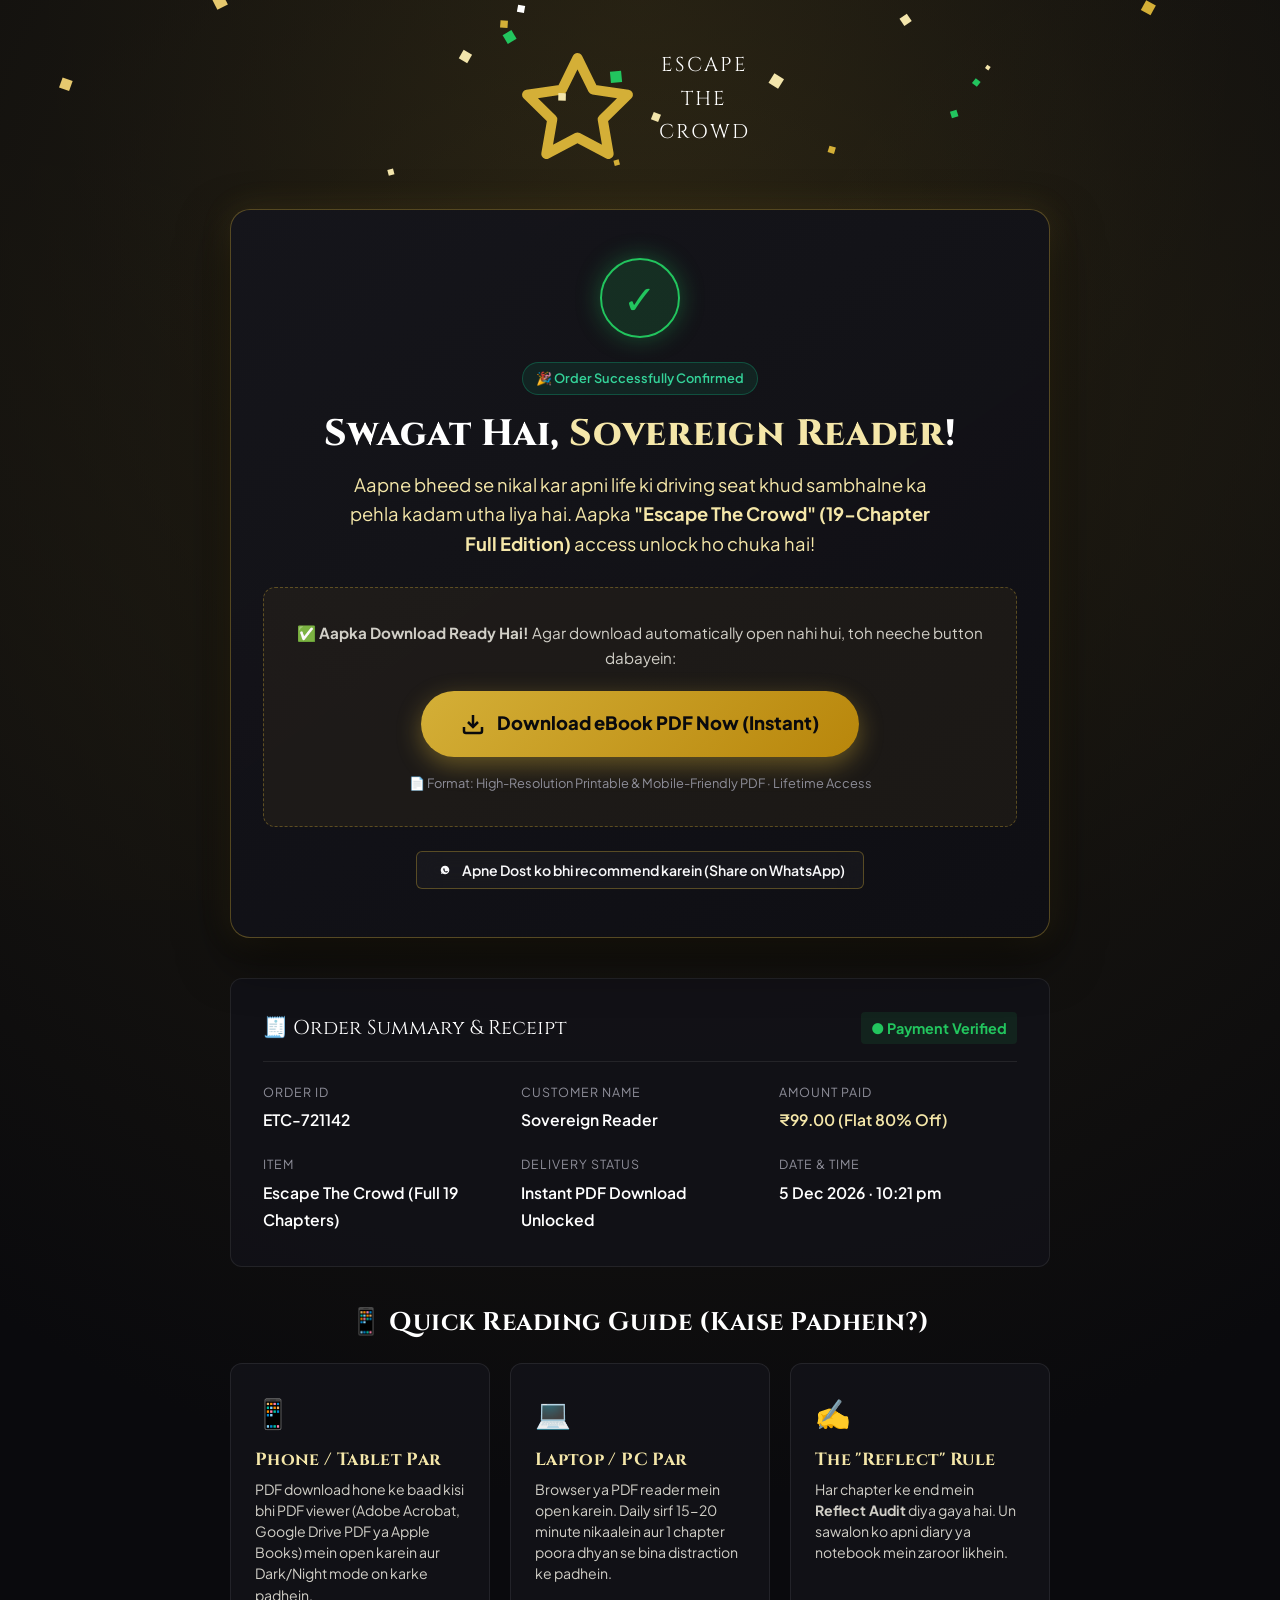
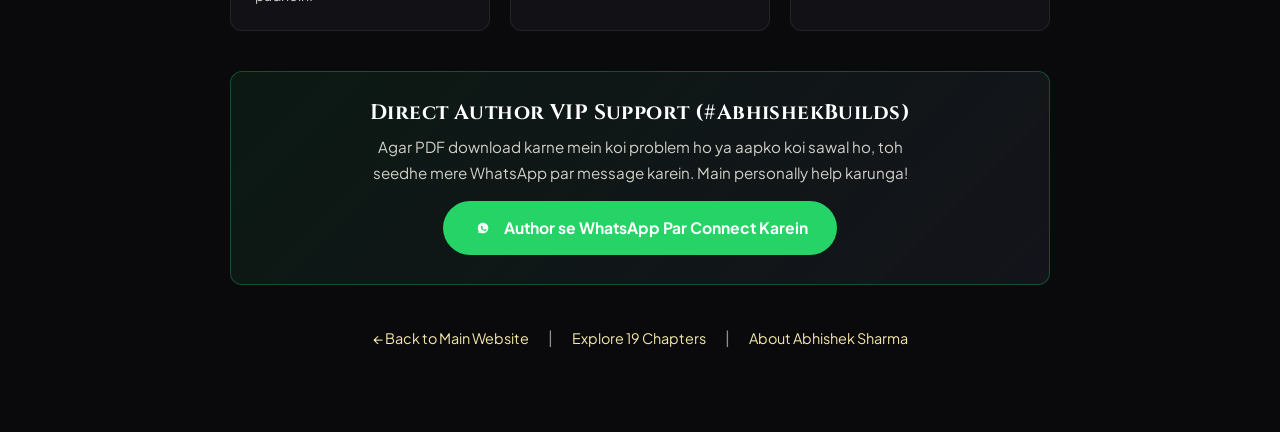
==== commit b8167add: "Add files via upload" ====
--- a/welcome.html
+++ b/welcome.html
@@ -425,9 +425,14 @@
     document.getElementById('welcomeBuyerName').textContent = buyerName;
     document.getElementById('receiptCustomerName').textContent = buyerName;
 
-    // Generate realistic Order ID & current timestamp
-    const randomOrderId = "ETC-" + Math.floor(100000 + Math.random() * 900000);
-    document.getElementById('receiptOrderId').textContent = randomOrderId;
+    // Extract payment ID from Razorpay if available
+    const paymentId = urlParams.get('payment_id') || sessionStorage.getItem('paymentId');
+    if (paymentId) {
+      document.getElementById('receiptOrderId').textContent = paymentId;
+    } else {
+      const randomOrderId = "ETC-" + Math.floor(100000 + Math.random() * 900000);
+      document.getElementById('receiptOrderId').textContent = randomOrderId;
+    }
 
     const now = new Date();
     const formattedDate = now.toLocaleDateString('en-IN', { day: 'numeric', month: 'short', year: 'numeric' }) + " · " + now.toLocaleTimeString('en-IN', { hour: '2-digit', minute: '2-digit' });
